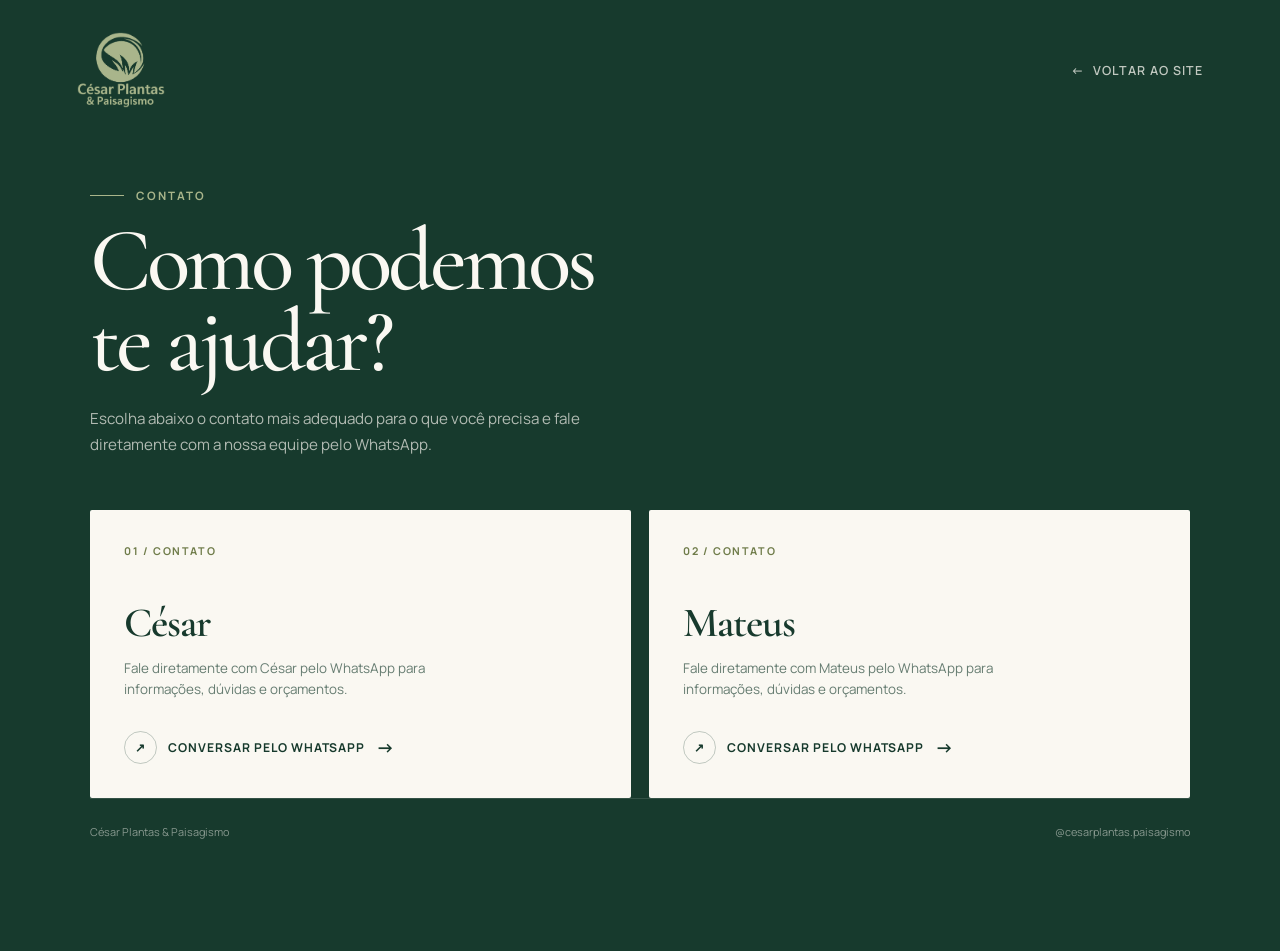
==== contato.html @ 7441705e "Alterações d cliente feitas" ====
<!DOCTYPE html>
<html lang="pt-BR">
<head>
    <meta charset="UTF-8">
    <meta name="viewport" content="width=device-width, initial-scale=1.0">

    <title>Contato | César Plantas & Paisagismo</title>

    <meta
        name="description"
        content="Entre em contato com a César Plantas & Paisagismo."
    >

    <!-- Fontes -->
    <link rel="preconnect" href="https://fonts.googleapis.com">
    <link rel="preconnect" href="https://fonts.gstatic.com" crossorigin>
    <link
        href="https://fonts.googleapis.com/css2?family=Cormorant+Garamond:wght@400;500;600;700&family=Manrope:wght@400;500;600;700&display=swap"
        rel="stylesheet"
    >

    <style>
        :root {
            --verde: #173A2D;
            --verde-claro: #A9B58B;
            --oliva: #6F7C4A;
            --areia: #EDE7DC;
            --off-white: #FAF8F2;
            --marrom: #6B4E3D;
            --branco: #FFFFFF;
        }

        * {
            margin: 0;
            padding: 0;
            box-sizing: border-box;
        }

        html {
            scroll-behavior: smooth;
        }

        body {
            min-height: 100vh;
            background: var(--verde);
            color: var(--off-white);
            font-family: "Manrope", sans-serif;
        }

        a {
            color: inherit;
            text-decoration: none;
        }

        /* =========================
           PÁGINA
        ========================= */

        .contact-page {
            min-height: 100vh;
            display: flex;
            flex-direction: column;
            padding: 32px 6%;
        }

        /* =========================
           HEADER
        ========================= */

        .contact-header {
            width: 100%;
            max-width: 1280px;
            margin: 0 auto;

            display: flex;
            align-items: center;
            justify-content: space-between;
        }

        .brand {
            display: flex;
            flex-direction: column;
            line-height: 1;
        }

        .brand-logo {
            display: block;
            width: auto;
            height: 76px;
            object-fit: contain;
        }

        .brand-name {
            font-family: "Cormorant Garamond", serif;
            font-size: 1.65rem;
            font-weight: 600;
            letter-spacing: -0.02em;
        }

        .brand-subtitle {
            margin-top: 6px;
            font-size: 0.65rem;
            font-weight: 600;
            letter-spacing: 0.18em;
            text-transform: uppercase;
            color: var(--verde-claro);
        }

        .back-top {
            display: flex;
            align-items: center;
            gap: 8px;

            font-size: 0.78rem;
            font-weight: 600;
            letter-spacing: 0.08em;
            text-transform: uppercase;

            opacity: 0.75;
            transition: opacity 0.25s ease;
        }

        .back-top:hover {
            opacity: 1;
        }

        /* =========================
           CONTEÚDO
        ========================= */

        .contact-main {
            flex: 1;
            width: 100%;
            max-width: 1100px;
            margin: 0 auto;

            display: flex;
            flex-direction: column;
            justify-content: center;

            padding: 80px 0;
        }

        .contact-intro {
            max-width: 650px;
            margin-bottom: 52px;
        }

        .eyebrow {
            display: flex;
            align-items: center;
            gap: 12px;

            margin-bottom: 18px;

            color: var(--verde-claro);
            font-size: 0.72rem;
            font-weight: 700;
            letter-spacing: 0.18em;
            text-transform: uppercase;
        }

        .eyebrow::before {
            content: "";
            width: 34px;
            height: 1px;
            background: var(--verde-claro);
        }

        h1 {
            font-family: "Cormorant Garamond", serif;
            font-size: clamp(3.4rem, 7vw, 6.5rem);
            font-weight: 500;
            line-height: 0.9;
            letter-spacing: -0.045em;
        }

        .intro-text {
            max-width: 520px;
            margin-top: 24px;

            color: rgba(250, 248, 242, 0.68);
            font-size: 0.95rem;
            line-height: 1.7;
        }

        /* =========================
           CARDS
        ========================= */

        .contacts {
            display: grid;
            grid-template-columns: repeat(2, 1fr);
            gap: 18px;
        }

        .contact-card {
            min-height: 275px;
            padding: 34px;

            display: flex;
            flex-direction: column;

            background: var(--off-white);
            color: var(--verde);

            border-radius: 2px;

            transition:
                transform 0.3s ease,
                background 0.3s ease;
        }

        .contact-card:hover {
            transform: translateY(-5px);
            background: var(--areia);
        }

        .card-number {
            display: block;
            margin-bottom: 45px;

            font-size: 0.67rem;
            font-weight: 700;
            letter-spacing: 0.15em;
            color: var(--oliva);
        }

        .contact-card h2 {
            font-family: "Cormorant Garamond", serif;
            font-size: 2.6rem;
            font-weight: 600;
            line-height: 1;
            letter-spacing: -0.025em;
        }

        .contact-card p {
            max-width: 350px;
            margin-top: 13px;

            color: rgba(23, 58, 45, 0.65);
            font-size: 0.84rem;
            line-height: 1.6;
        }

        .whatsapp-button {
            width: fit-content;
            margin-top: auto;
            padding-top: 30px;

            display: flex;
            align-items: center;
            gap: 11px;

            font-size: 0.76rem;
            font-weight: 700;
            letter-spacing: 0.08em;
            text-transform: uppercase;
        }

        .whatsapp-icon {
            width: 33px;
            height: 33px;

            display: flex;
            align-items: center;
            justify-content: center;

            border: 1px solid rgba(23, 58, 45, 0.25);
            border-radius: 50%;

            transition:
                background 0.25s ease,
                color 0.25s ease;
        }

        .contact-card:hover .whatsapp-icon {
            background: var(--verde);
            color: var(--off-white);
        }

        .arrow {
            font-size: 1.15rem;
            transition: transform 0.25s ease;
        }

        .contact-card:hover .arrow {
            transform: translateX(4px);
        }

        /* =========================
           RODAPÉ
        ========================= */

        .contact-footer {
            width: 100%;
            max-width: 1280px;
            margin: 0 auto;

            padding-top: 25px;

            display: flex;
            align-items: center;
            justify-content: space-between;

            border-top: 1px solid rgba(250, 248, 242, 0.12);

            color: rgba(250, 248, 242, 0.5);
            font-size: 0.68rem;
        }

        .instagram {
            transition: color 0.25s ease;
        }

        .instagram:hover {
            color: var(--off-white);
        }

        /* =========================
           RESPONSIVO
        ========================= */

        @media (max-width: 750px) {

            .contact-page {
                padding: 24px 22px;
            }

            .brand-name {
                font-size: 1.35rem;
            }

            .brand-logo {
                height: 58px;
            }

            .brand-subtitle {
                font-size: 0.55rem;
            }

            .back-top span {
                display: none;
            }

            .contact-main {
                justify-content: flex-start;
                padding: 90px 0 60px;
            }

            .contact-intro {
                margin-bottom: 38px;
            }

            h1 {
                font-size: clamp(3.4rem, 17vw, 5rem);
                line-height: 0.88;
            }

            .intro-text {
                margin-top: 20px;
                font-size: 0.88rem;
            }

            .contacts {
                grid-template-columns: 1fr;
                gap: 12px;
            }

            .contact-card {
                min-height: 230px;
                padding: 27px;
            }

            .card-number {
                margin-bottom: 32px;
            }

            .contact-card h2 {
                font-size: 2.2rem;
            }

            .contact-footer {
                flex-direction: column;
                align-items: flex-start;
                gap: 8px;

                padding: 22px 0 4px;
            }
        }

        @media (max-width: 400px) {

            .contact-main {
                padding-top: 70px;
            }

            .contact-card {
                min-height: 220px;
            }
        }
    </style>
</head>

<body>

    <div class="contact-page">

        <!-- HEADER -->
        <header class="contact-header">

            <a href="index.html" class="brand">
                <img class="brand-logo" src="images/logo-cesar-plantas-clara.png" alt="César Plantas & Paisagismo">
            </a>

            <a href="index.html" class="back-top">
                ← <span>Voltar ao site</span>
            </a>

        </header>


        <!-- CONTEÚDO -->
        <main class="contact-main">

            <section class="contact-intro">

                <div class="eyebrow">
                    Contato
                </div>

                <h1>
                    Como podemos<br>
                    te ajudar?
                </h1>

                <p class="intro-text">
                    Escolha abaixo o contato mais adequado para o que você
                    precisa e fale diretamente com a nossa equipe pelo WhatsApp.
                </p>

            </section>


            <!-- CONTATOS -->
            <!-- CONTATOS -->
<section class="contacts">

    <!-- WHATSAPP CÉSAR -->
    <a
        href="https://wa.me/5532998025656"
        target="_blank"
        rel="noopener noreferrer"
        class="contact-card"
    >

        <span class="card-number">01 / CONTATO</span>

        <h2>César</h2>

        <p>
            Fale diretamente com César pelo WhatsApp para informações,
            dúvidas e orçamentos.
        </p>

        <div class="whatsapp-button">
            <span class="whatsapp-icon">↗</span>

            Conversar pelo WhatsApp

            <span class="arrow">→</span>
        </div>

    </a>


    <!-- WHATSAPP MATEUS -->
    <a
        href="https://wa.me/553298680809"
        target="_blank"
        rel="noopener noreferrer"
        class="contact-card"
    >

        <span class="card-number">02 / CONTATO</span>

        <h2>Mateus</h2>

        <p>
            Fale diretamente com Mateus pelo WhatsApp para informações,
            dúvidas e orçamentos.
        </p>

        <div class="whatsapp-button">
            <span class="whatsapp-icon">↗</span>

            Conversar pelo WhatsApp

            <span class="arrow">→</span>
        </div>

    </a>

</section>


        <!-- RODAPÉ -->
        <footer class="contact-footer">

            <span>
                César Plantas & Paisagismo
            </span>

            <a
                href="https://www.instagram.com/cesarplantas.paisagismo/"
                target="_blank"
                rel="noopener noreferrer"
                class="instagram"
            >
                @cesarplantas.paisagismo
            </a>

        </footer>

    </div>

</body>
</html>
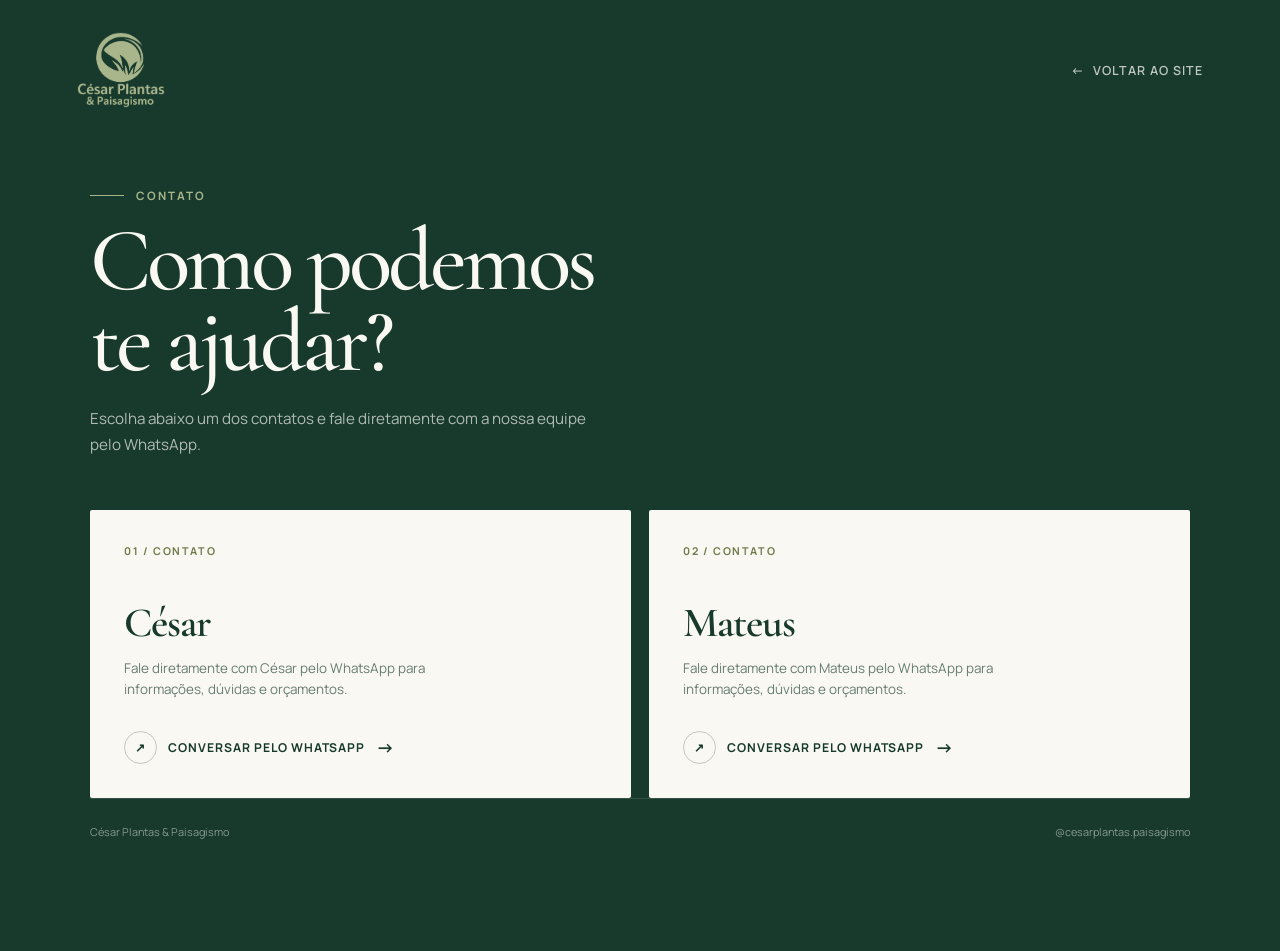
==== commit 770c1c29: "acho que foi agr ne" ====
--- a/contato.html
+++ b/contato.html
@@ -1,6 +1,7 @@
 <!DOCTYPE html>
 <html lang="pt-BR">
 <head>
+    <link rel="icon" type="image/png" href="images/favicon.png">
     <meta charset="UTF-8">
     <meta name="viewport" content="width=device-width, initial-scale=1.0">
 
@@ -86,7 +87,7 @@
         .brand-logo {
             display: block;
             width: auto;
-            height: 76px;
+            height: clamp(48px, 8vw, 76px);
             object-fit: contain;
         }
 
@@ -332,7 +333,7 @@
             }
 
             .brand-logo {
-                height: 58px;
+                height: clamp(48px, 10vw, 58px);
             }
 
             .brand-subtitle {
@@ -368,16 +369,24 @@
             }
 
             .contact-card {
-                min-height: 230px;
-                padding: 27px;
+                min-height: 200px;
+                padding: 22px;
             }
 
             .card-number {
-                margin-bottom: 32px;
+                margin-bottom: 22px;
             }
 
             .contact-card h2 {
-                font-size: 2.2rem;
+                font-size: 2rem;
+            }
+
+            .contact-card p {
+                margin-top: 10px;
+            }
+
+            .whatsapp-button {
+                padding-top: 22px;
             }
 
             .contact-footer {
@@ -396,7 +405,7 @@
             }
 
             .contact-card {
-                min-height: 220px;
+                min-height: 190px;
             }
         }
     </style>
@@ -435,14 +444,13 @@
                 </h1>
 
                 <p class="intro-text">
-                    Escolha abaixo o contato mais adequado para o que você
-                    precisa e fale diretamente com a nossa equipe pelo WhatsApp.
+                    Escolha abaixo um dos contatos 
+                    e fale diretamente com a nossa equipe pelo WhatsApp.
                 </p>
 
             </section>
 
 
-            <!-- CONTATOS -->
             <!-- CONTATOS -->
 <section class="contacts">
 
